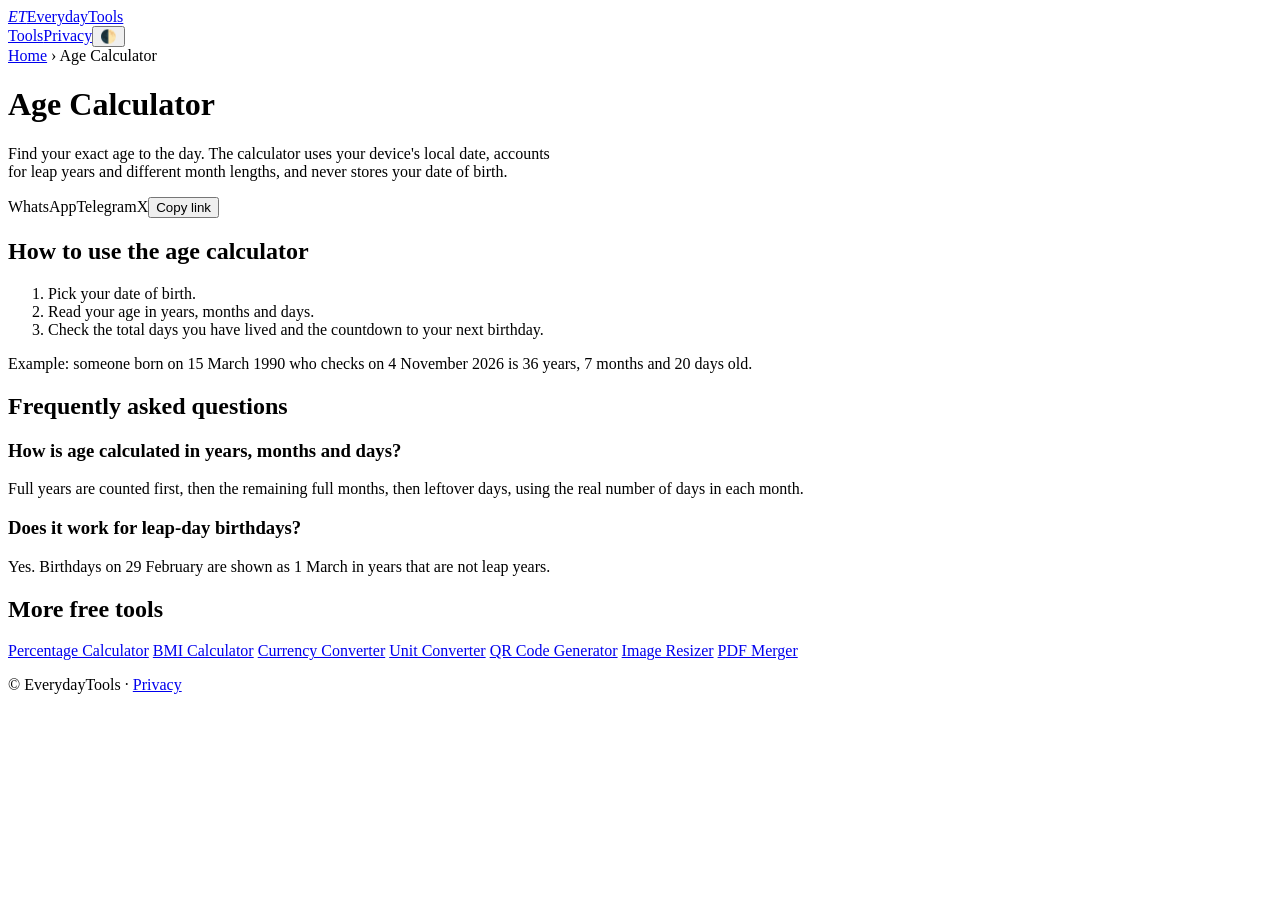
==== tools/age.html @ 8df96d7d "Fix canonical domain and improve SEO metadata" ====
<!DOCTYPE html>
<html lang="en">
<head>
<meta charset="utf-8">
<meta name="viewport" content="width=device-width, initial-scale=1">
<title>Age Calculator – Exact Age in Years, Months & Days | EverydayTools</title>
<meta name="description" content="Free age calculator: enter a date of birth to see your exact age in years, months and days, total days lived and days until your next birthday.">
<link rel="canonical" href="https://everydaytools-c4f.pages.dev/tools/age">
<link rel="icon" href="../favicon.svg" type="image/svg+xml">
<link rel="stylesheet" href="../style.css">
<meta property="og:type" content="website"><meta property="og:site_name" content="EverydayTools">
<meta property="og:title" content="Age Calculator – Exact Age in Years, Months & Days"><meta property="og:description" content="Free age calculator: enter a date of birth to see your exact age in years, months and days, total days lived and days until your next birthday.">
<meta property="og:url" content="https://everydaytools-c4f.pages.dev/tools/age"><meta property="og:image" content="https://everydaytools-c4f.pages.dev/og-image.png">
<meta name="twitter:card" content="summary_large_image"><meta name="twitter:title" content="Age Calculator – Exact Age in Years, Months & Days"><meta name="twitter:description" content="Free age calculator: enter a date of birth to see your exact age in years, months and days, total days lived and days until your next birthday."><meta name="twitter:image" content="https://everydaytools-c4f.pages.dev/og-image.png">
<script type="application/ld+json">{"@context": "https://schema.org", "@type": "WebApplication", "name": "Age Calculator", "url": "https://everydaytools-c4f.pages.dev/tools/age", "description": "Free age calculator: enter a date of birth to see your exact age in years, months and days, total days lived and days until your next birthday.", "applicationCategory": "UtilitiesApplication", "operatingSystem": "Any", "browserRequirements": "Requires JavaScript", "offers": {"@type": "Offer", "price": "0", "priceCurrency": "USD"}}</script>
<script type="application/ld+json">{"@context": "https://schema.org", "@type": "BreadcrumbList", "itemListElement": [{"@type": "ListItem", "position": 1, "name": "Home", "item": "https://everydaytools-c4f.pages.dev/"}, {"@type": "ListItem", "position": 2, "name": "Age Calculator", "item": "https://everydaytools-c4f.pages.dev/tools/age"}]}</script>
<script type="application/ld+json">{"@context": "https://schema.org", "@type": "FAQPage", "mainEntity": [{"@type": "Question", "name": "How is age calculated in years, months and days?", "acceptedAnswer": {"@type": "Answer", "text": "Full years are counted first, then the remaining full months, then leftover days, using the real number of days in each month."}}, {"@type": "Question", "name": "Does it work for leap-day birthdays?", "acceptedAnswer": {"@type": "Answer", "text": "Yes. Birthdays on 29 February are shown as 1 March in years that are not leap years."}}]}</script>
</head>
<body data-base="../" data-tool="age">
<header><div class="w"><a class="logo" href="../index.html" aria-label="EverydayTools home"><i>ET</i>EverydayTools</a>
<nav aria-label="Main"><a href="../index.html#tools">Tools</a><a href="../index.html#privacy">Privacy</a><button class="btn ghost" id="theme" aria-label="Toggle dark mode">🌓</button></nav></div></header>
<main class="w">
<nav class="crumb" aria-label="Breadcrumb"><a href="../index.html">Home</a> › Age Calculator</nav>
<h1>Age Calculator</h1><p class="note" style="font-size:1rem;max-width:70ch">Find your exact age to the day. The calculator uses your device's local date, accounts for leap years and different month lengths, and never stores your date of birth.</p>
<div class="panel" id="panel" style="margin-top:16px"><noscript>This tool needs JavaScript enabled in your browser.</noscript></div>
<div class="share"><a id="wa" target="_blank" rel="noopener">WhatsApp</a><a id="tg" target="_blank" rel="noopener">Telegram</a><a id="xx" target="_blank" rel="noopener">X</a><button id="cu">Copy link</button></div>
<article class="about"><h2>How to use the age calculator</h2><ol><li>Pick your date of birth.</li><li>Read your age in years, months and days.</li><li>Check the total days you have lived and the countdown to your next birthday.</li></ol><p>Example: someone born on 15 March 1990 who checks on 4 November 2026 is 36 years, 7 months and 20 days old.</p><h2>Frequently asked questions</h2><h3>How is age calculated in years, months and days?</h3><p>Full years are counted first, then the remaining full months, then leftover days, using the real number of days in each month.</p><h3>Does it work for leap-day birthdays?</h3><p>Yes. Birthdays on 29 February are shown as 1 March in years that are not leap years.</p>
<h2>More free tools</h2><p class="rel"><a href="percentage.html">Percentage Calculator</a> <a href="bmi.html">BMI Calculator</a> <a href="currency.html">Currency Converter</a> <a href="unit-converter.html">Unit Converter</a> <a href="qr-generator.html">QR Code Generator</a> <a href="image-resizer.html">Image Resizer</a> <a href="pdf-merger.html">PDF Merger</a></p></article>
</main>
<footer><div class="w">© EverydayTools · <a href="../index.html#privacy">Privacy</a></div></footer>
<script src="../js/tools.js" defer></script>
</body></html>
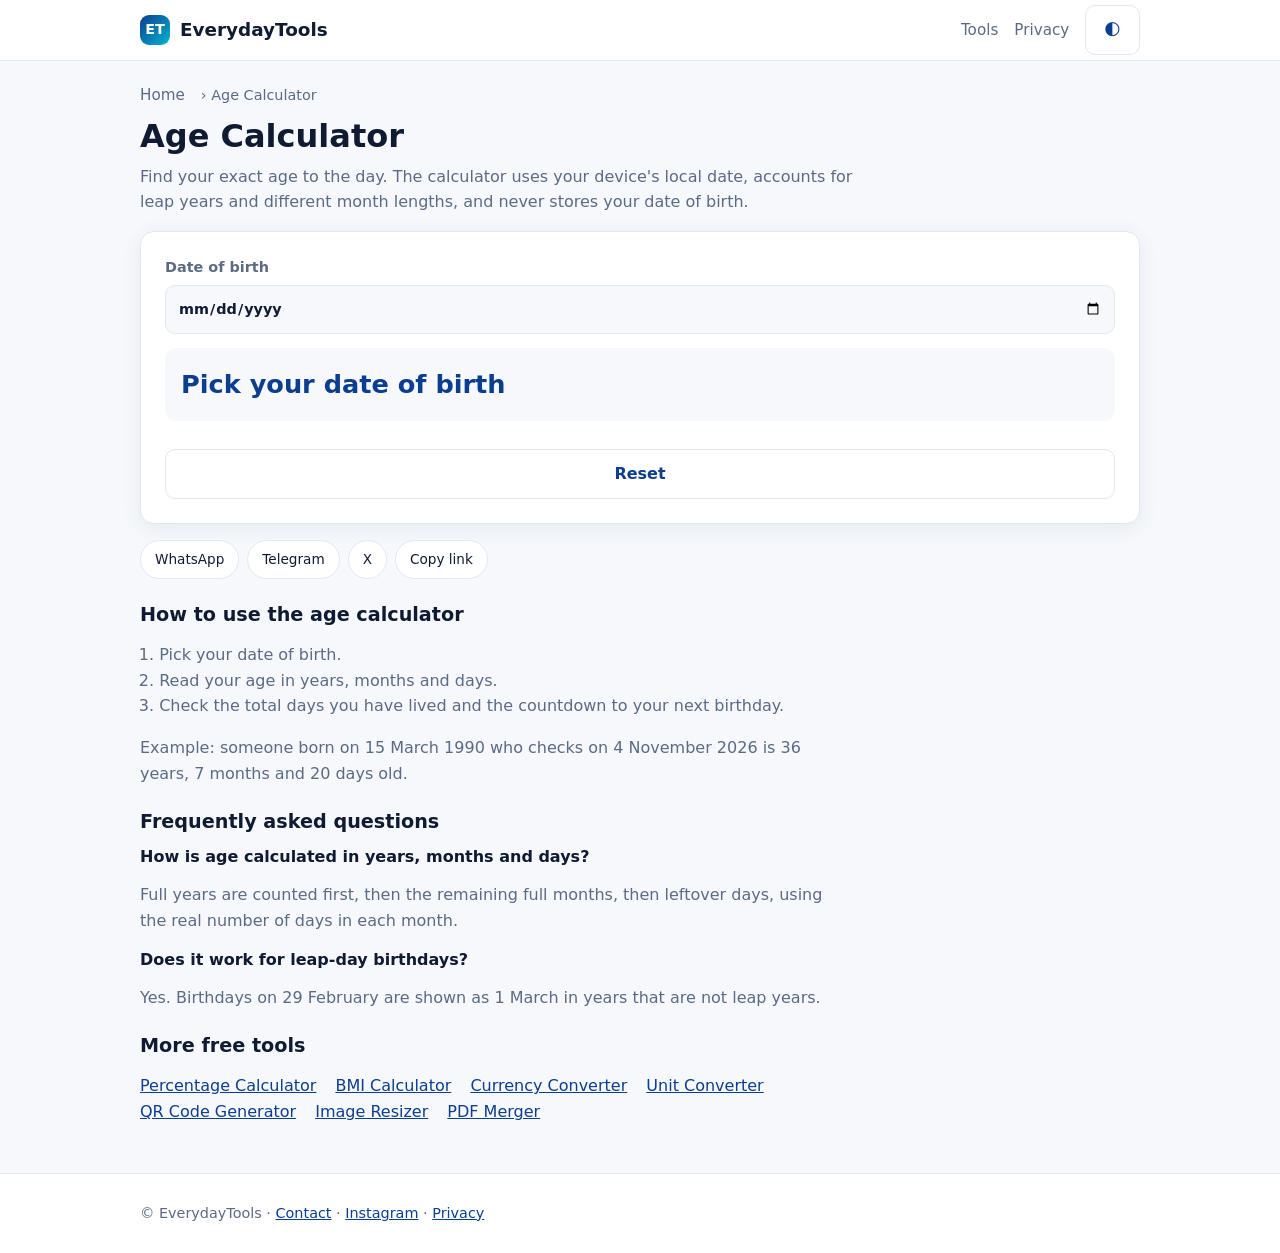
==== commit cb89362c: "Initial project upload" ====
--- a/tools/age.html
+++ b/tools/age.html
@@ -5,15 +5,15 @@
 <meta name="viewport" content="width=device-width, initial-scale=1">
 <title>Age Calculator – Exact Age in Years, Months & Days | EverydayTools</title>
 <meta name="description" content="Free age calculator: enter a date of birth to see your exact age in years, months and days, total days lived and days until your next birthday.">
-<link rel="canonical" href="https://everydaytools-c4f.pages.dev/tools/age">
+<link rel="canonical" href="https://everydaytools.pages.dev/tools/age">
 <link rel="icon" href="../favicon.svg" type="image/svg+xml">
 <link rel="stylesheet" href="../style.css">
 <meta property="og:type" content="website"><meta property="og:site_name" content="EverydayTools">
 <meta property="og:title" content="Age Calculator – Exact Age in Years, Months & Days"><meta property="og:description" content="Free age calculator: enter a date of birth to see your exact age in years, months and days, total days lived and days until your next birthday.">
-<meta property="og:url" content="https://everydaytools-c4f.pages.dev/tools/age"><meta property="og:image" content="https://everydaytools-c4f.pages.dev/og-image.png">
-<meta name="twitter:card" content="summary_large_image"><meta name="twitter:title" content="Age Calculator – Exact Age in Years, Months & Days"><meta name="twitter:description" content="Free age calculator: enter a date of birth to see your exact age in years, months and days, total days lived and days until your next birthday."><meta name="twitter:image" content="https://everydaytools-c4f.pages.dev/og-image.png">
-<script type="application/ld+json">{"@context": "https://schema.org", "@type": "WebApplication", "name": "Age Calculator", "url": "https://everydaytools-c4f.pages.dev/tools/age", "description": "Free age calculator: enter a date of birth to see your exact age in years, months and days, total days lived and days until your next birthday.", "applicationCategory": "UtilitiesApplication", "operatingSystem": "Any", "browserRequirements": "Requires JavaScript", "offers": {"@type": "Offer", "price": "0", "priceCurrency": "USD"}}</script>
-<script type="application/ld+json">{"@context": "https://schema.org", "@type": "BreadcrumbList", "itemListElement": [{"@type": "ListItem", "position": 1, "name": "Home", "item": "https://everydaytools-c4f.pages.dev/"}, {"@type": "ListItem", "position": 2, "name": "Age Calculator", "item": "https://everydaytools-c4f.pages.dev/tools/age"}]}</script>
+<meta property="og:url" content="https://everydaytools.pages.dev/tools/age"><meta property="og:image" content="https://everydaytools.pages.dev/og-image.png">
+<meta name="twitter:card" content="summary_large_image"><meta name="twitter:title" content="Age Calculator – Exact Age in Years, Months & Days"><meta name="twitter:description" content="Free age calculator: enter a date of birth to see your exact age in years, months and days, total days lived and days until your next birthday."><meta name="twitter:image" content="https://everydaytools.pages.dev/og-image.png">
+<script type="application/ld+json">{"@context": "https://schema.org", "@type": "WebApplication", "name": "Age Calculator", "url": "https://everydaytools.pages.dev/tools/age", "description": "Free age calculator: enter a date of birth to see your exact age in years, months and days, total days lived and days until your next birthday.", "applicationCategory": "UtilitiesApplication", "operatingSystem": "Any", "browserRequirements": "Requires JavaScript", "offers": {"@type": "Offer", "price": "0", "priceCurrency": "USD"}}</script>
+<script type="application/ld+json">{"@context": "https://schema.org", "@type": "BreadcrumbList", "itemListElement": [{"@type": "ListItem", "position": 1, "name": "Home", "item": "https://everydaytools.pages.dev/"}, {"@type": "ListItem", "position": 2, "name": "Age Calculator", "item": "https://everydaytools.pages.dev/tools/age"}]}</script>
 <script type="application/ld+json">{"@context": "https://schema.org", "@type": "FAQPage", "mainEntity": [{"@type": "Question", "name": "How is age calculated in years, months and days?", "acceptedAnswer": {"@type": "Answer", "text": "Full years are counted first, then the remaining full months, then leftover days, using the real number of days in each month."}}, {"@type": "Question", "name": "Does it work for leap-day birthdays?", "acceptedAnswer": {"@type": "Answer", "text": "Yes. Birthdays on 29 February are shown as 1 March in years that are not leap years."}}]}</script>
 </head>
 <body data-base="../" data-tool="age">
@@ -27,6 +27,6 @@
 <article class="about"><h2>How to use the age calculator</h2><ol><li>Pick your date of birth.</li><li>Read your age in years, months and days.</li><li>Check the total days you have lived and the countdown to your next birthday.</li></ol><p>Example: someone born on 15 March 1990 who checks on 4 November 2026 is 36 years, 7 months and 20 days old.</p><h2>Frequently asked questions</h2><h3>How is age calculated in years, months and days?</h3><p>Full years are counted first, then the remaining full months, then leftover days, using the real number of days in each month.</p><h3>Does it work for leap-day birthdays?</h3><p>Yes. Birthdays on 29 February are shown as 1 March in years that are not leap years.</p>
 <h2>More free tools</h2><p class="rel"><a href="percentage.html">Percentage Calculator</a> <a href="bmi.html">BMI Calculator</a> <a href="currency.html">Currency Converter</a> <a href="unit-converter.html">Unit Converter</a> <a href="qr-generator.html">QR Code Generator</a> <a href="image-resizer.html">Image Resizer</a> <a href="pdf-merger.html">PDF Merger</a></p></article>
 </main>
-<footer><div class="w">© EverydayTools · <a href="../index.html#privacy">Privacy</a></div></footer>
+<footer><div class="w">© EverydayTools · <a href="mailto:hello@example.com">Contact</a> · <a href="https://instagram.com/" rel="noopener">Instagram</a> · <a href="../index.html#privacy">Privacy</a></div></footer>
 <script src="../js/tools.js" defer></script>
 </body></html>
--- a/style.css
+++ b/style.css
@@ -0,0 +1,45 @@
+:root{--bg:#f6f8fb;--card:#fff;--tx:#0f1b33;--mu:#5b6b85;--pr:#0b3d91;--ac:#06b6d4;--bd:#e2e8f0;--sh:0 4px 20px rgba(11,61,145,.08);--r:14px}
+[data-theme=dark]{--bg:#0b1220;--card:#121c31;--tx:#e8eefb;--mu:#9fb0cc;--pr:#4f8dff;--ac:#22d3ee;--bd:#24324d;--sh:0 4px 20px rgba(0,0,0,.4)}
+*{box-sizing:border-box}[hidden]{display:none!important}
+body{margin:0;background:var(--bg);color:var(--tx);font:16px/1.6 Inter,system-ui,-apple-system,"Segoe UI",Roboto,sans-serif}
+a{color:var(--pr)}h1,h2,h3{line-height:1.2;margin:0 0 .5rem}
+.w{max-width:1040px;margin:0 auto;padding:0 20px}
+header{background:var(--card);border-bottom:1px solid var(--bd);position:sticky;top:0;z-index:5}
+header .w{display:flex;align-items:center;justify-content:space-between;height:60px}
+.logo{display:flex;align-items:center;gap:10px;font-weight:700;font-size:1.15rem;color:var(--tx);text-decoration:none}
+.logo i{width:30px;height:30px;border-radius:9px;background:linear-gradient(135deg,var(--pr),var(--ac));display:grid;place-items:center;color:#fff;font-style:normal;font-size:.9rem}
+nav{display:flex;gap:16px;align-items:center}nav a{text-decoration:none;color:var(--mu);font-size:.95rem}
+.hero{padding:56px 0 28px;text-align:center}.hero h1{font-size:clamp(2rem,5vw,3rem)}.hero p{color:var(--mu);font-size:1.1rem;margin:0 auto 24px;max-width:560px}
+#search{width:100%;max-width:560px;padding:15px 20px;border-radius:999px;border:1px solid var(--bd);background:var(--card);color:var(--tx);font-size:1rem;box-shadow:var(--sh)}
+.grid{display:grid;grid-template-columns:repeat(auto-fill,minmax(230px,1fr));gap:16px;margin:16px 0 36px}
+.card{background:var(--card);border:1px solid var(--bd);border-radius:var(--r);padding:20px;text-decoration:none;color:var(--tx);box-shadow:var(--sh);transition:transform .15s,border-color .15s}
+.card:hover,.card:focus-visible{transform:translateY(-2px);border-color:var(--ac)}
+.card .ic{font-size:1.6rem}.card h3{margin:.4rem 0 .2rem;font-size:1.05rem}.card p{margin:0;color:var(--mu);font-size:.9rem}
+section{margin-bottom:12px}
+.panel{background:var(--card);border:1px solid var(--bd);border-radius:var(--r);padding:24px;box-shadow:var(--sh);display:grid;gap:14px}
+label{display:grid;gap:6px;font-size:.9rem;font-weight:600;color:var(--mu)}
+input,select,textarea{font:inherit;padding:11px 12px;border-radius:10px;border:1px solid var(--bd);background:var(--bg);color:var(--tx);width:100%;min-width:0}
+input[type=color]{padding:3px;height:44px}input[type=range]{padding:0}
+input:focus-visible,select:focus-visible,button:focus-visible,.drop:focus-visible,a:focus-visible{outline:2px solid var(--ac);outline-offset:2px}
+.row{display:flex;gap:12px;flex-wrap:wrap}.row>*{flex:1 1 140px}
+.btn{padding:11px 18px;border-radius:10px;border:0;background:var(--pr);color:#fff;font:inherit;font-weight:600;cursor:pointer}
+.btn:hover{filter:brightness(1.1)}.btn:disabled{opacity:.5;cursor:not-allowed}
+.btn.ghost{background:transparent;color:var(--pr);border:1px solid var(--bd)}
+.res{font-size:1.6rem;font-weight:700;color:var(--pr);background:var(--bg);border-radius:12px;padding:16px;word-break:break-word}
+.note{color:var(--mu);font-size:.85rem;margin:0}.err{color:#d93025;font-size:.9rem;margin:0}
+.chk{display:flex;align-items:center;gap:8px}.chk input{width:auto}
+.drop{border:2px dashed var(--bd);border-radius:var(--r);padding:30px;text-align:center;cursor:pointer;color:var(--mu)}
+.drop.on{border-color:var(--ac);background:var(--bg)}
+img#pv{max-width:100%;max-height:260px;border-radius:10px;justify-self:center}
+.bar{position:relative;height:12px;border-radius:99px;margin:18px 0 4px;background:linear-gradient(90deg,#38bdf8 0 28.3%,#22c55e 28.3% 50%,#f59e0b 50% 66.7%,#ef4444 66.7%)}
+.bar b{position:absolute;top:-6px;width:4px;height:24px;background:var(--tx);border-radius:2px;transform:translateX(-50%)}
+.li{display:flex;align-items:center;gap:8px;padding:8px 12px;background:var(--bg);border-radius:10px}.li span{flex:1;overflow:hidden;text-overflow:ellipsis;white-space:nowrap}.li button{padding:4px 10px}
+.share{display:flex;gap:8px;flex-wrap:wrap;margin:16px 0}.share a,.share button{font-size:.85rem;padding:8px 14px;border-radius:99px;border:1px solid var(--bd);background:var(--card);color:var(--tx);text-decoration:none;cursor:pointer;font-family:inherit}
+.back{display:inline-block;margin:24px 0 12px;text-decoration:none}
+.about{max-width:70ch;color:var(--mu)}.about h2{color:var(--tx);font-size:1.2rem;margin-top:24px}
+footer{border-top:1px solid var(--bd);margin-top:48px;padding:28px 0;color:var(--mu);font-size:.9rem;background:var(--card)}
+details summary{cursor:pointer;font-weight:600}
+@media(prefers-reduced-motion:reduce){*{transition:none!important}}
+.crumb{margin:22px 0 10px;font-size:.9rem;color:var(--mu)}.crumb a{text-decoration:none}
+.about ol,.about ul{padding-left:1.2rem}.about h3{color:var(--tx);font-size:1rem;margin:14px 0 4px}.rel a{margin-right:14px;white-space:nowrap}
+.tl{display:flex;flex-wrap:wrap;gap:6px 16px;padding:0;list-style:none}
